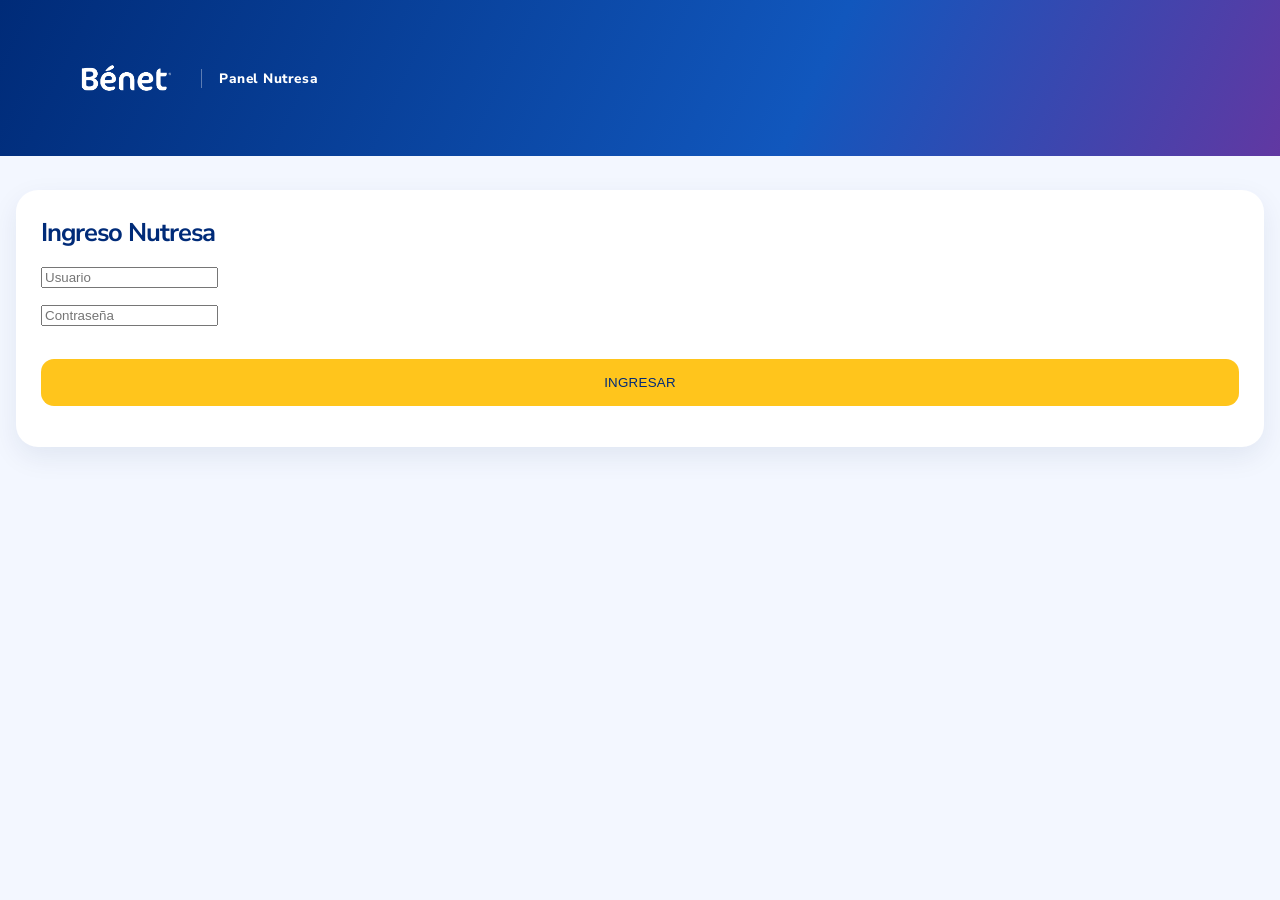
==== docs/nutresa.html @ 68e94af9 "Corregir interaccion de PDV y acceso Nutresa" ====
<!doctype html>
<html lang="es"><head><meta charset="utf-8"><meta name="viewport" content="width=device-width,initial-scale=1"><title>Nutresa | Concurso Bénet</title><link rel="stylesheet" href="assets/style.css"></head>
<body class="ops-body"><header class="ops-header"><div class="ops-brand"><img src="assets/LOGO%20B%C3%89NET.png" alt="Bénet"><span>Panel Nutresa</span></div></header><main class="ops-main" id="app"><section class="ops-card"><h2>Ingreso Nutresa</h2><form id="login"><p><input name="usuario" placeholder="Usuario" required></p><p><input name="password" type="password" placeholder="Contraseña" required></p><button class="brand-button">INGRESAR</button></form><p id="mensaje"></p></section></main>
<script>
const API='https://vague-monika-preimportantly.ngrok-free.dev/concurso-benet-api';
const app=document.getElementById('app'),formulario=document.getElementById('login'),mensaje=document.getElementById('mensaje');let token=sessionStorage.getItem('benetNutresa');
async function cargar(){try{const r=await fetch(API+'/api/laboratorio/participantes',{headers:{Authorization:'Bearer '+token}});if(!r.ok)throw new Error();const d=await r.json();app.innerHTML='<section class="ops-intro"><div><h1>Selección de ganadores</h1><p>Fotos confirmadas por los PDV.</p></div></section><section class="ops-card"><div class="lab-grid">'+d.participantes.map(p=>`<article class="lab-photo ${p.posicion_ganadora?'winner':''}"><img src="${p.url}" alt="Participación ${p.codigo}"><div class="lab-photo-content"><div class="ops-code">${p.codigo}</div><h3>${p.nombre}</h3><p>${p.regional||''}</p><select onchange="ganador(${p.foto_id},this.value)"><option value="">Asignar puesto...</option>${[1,2,3,4,5].map(n=>`<option value="${n}" ${p.posicion_ganadora==n?'selected':''}>Puesto ${n}</option>`).join('')}</select></div></article>`).join('')+'</div></section>';}catch(e){sessionStorage.removeItem('benetNutresa');token='';mensaje.textContent='No fue posible abrir el panel. Ingresa nuevamente.';}}
async function ganador(id,posicion){if(!posicion)return;const r=await fetch(API+'/api/laboratorio/ganadores/'+id,{method:'POST',headers:{Authorization:'Bearer '+token,'Content-Type':'application/json'},body:JSON.stringify({posicion})});if(!r.ok)alert((await r.json()).error);cargar();}
formulario.addEventListener('submit',async e=>{e.preventDefault();mensaje.textContent='Validando acceso...';try{const datos=new FormData(formulario);const r=await fetch(API+'/api/laboratorio/login',{method:'POST',headers:{'Content-Type':'application/json'},body:JSON.stringify({usuario:datos.get('usuario'),password:datos.get('password')})});const respuesta=await r.json();if(!r.ok){mensaje.textContent=respuesta.error||'No fue posible ingresar.';return;}token=respuesta.token;sessionStorage.setItem('benetNutresa',token);cargar();}catch(e){mensaje.textContent='No fue posible conectar con el servidor. Intenta nuevamente.';}});
if(token)cargar();
</script></body></html>
---- docs/assets/style.css ----
@import url('https://fonts.googleapis.com/css2?family=Nunito+Sans:opsz,wght@6..12,400;6..12,600;6..12,700;6..12,800;6..12,900&family=Permanent+Marker&display=swap');

:root { --navy:#002b78; --blue:#1157bd; --sky:#bcebf2; --pink:#ef2d7d; --orange:#ff9d13; --yellow:#ffc51c; --purple:#6138a2; --cream:#fffaf2; --ink:#102961; --white:#fff; }
* { box-sizing:border-box; } body { margin:0; color:var(--ink); font-family:'Nunito Sans',Arial,sans-serif; background:var(--cream); } .brand-body { overflow-x:hidden; }
.brand-hero { position:relative; isolation:isolate; overflow:hidden; color:#fff; background:linear-gradient(125deg,#001a62 0%,#003889 53%,#64209b 100%); padding:27px max(5vw,24px) 55px; }
.brand-hero:after { content:''; position:absolute; z-index:-1; inset:auto -10% -120px 40%; height:280px; transform:rotate(-8deg); background:linear-gradient(90deg,transparent,#ef2d7d 35%,#ff9d13); opacity:.9; filter:blur(12px); }
.hero-glow { position:absolute; border-radius:50%; opacity:.25; filter:blur(2px); z-index:-1; } .glow-one{width:520px;height:520px;right:-250px;top:-220px;background:#bdeff4}.glow-two{width:340px;height:340px;left:-150px;bottom:-220px;background:#ef2d7d}
.brand-header,.pdv-brand-header { max-width:1200px; margin:auto; display:flex; align-items:center; justify-content:space-between; gap:18px; } .brand-logo { width:145px; height:auto; filter:brightness(0) invert(1); } .header-pill,.eyebrow-brand { display:inline-flex; align-items:center; border-radius:999px; font-weight:900; letter-spacing:.08em; font-size:.73rem; } .header-pill { padding:9px 14px; background:rgba(255,255,255,.14); border:1px solid rgba(255,255,255,.3); color:#fff; }
.hero-grid { max-width:1200px; min-height:510px; margin:18px auto 0; display:grid; grid-template-columns:1.05fr .95fr; align-items:center; gap:35px; } .hero-copy { max-width:620px; } .eyebrow-brand { padding:8px 13px; color:var(--navy); background:var(--yellow); } .hero-copy h1 { max-width:660px; margin:19px 0; font-size:clamp(3rem,6vw,5.7rem); line-height:.94; letter-spacing:-.065em; font-weight:900; } .hero-copy h1 em { display:block; color:var(--yellow); font-family:'Permanent Marker',cursive; font-size:.8em; letter-spacing:-.03em; transform:rotate(-2deg); } .hero-copy p { max-width:560px; font-size:1.16rem; line-height:1.55; color:#e4efff; } .hero-benefits { margin-top:25px; display:flex; gap:10px; flex-wrap:wrap; } .hero-benefits span { padding:9px 12px; border-radius:12px; background:rgba(0,11,69,.33); font-size:.86rem; font-weight:800; }
.hero-poster-wrap { position:relative; align-self:end; display:flex; justify-content:center; } .hero-poster { width:min(100%,410px); max-height:590px; object-fit:cover; object-position:top; border-radius:30px; border:4px solid rgba(255,255,255,.35); box-shadow:0 28px 50px rgba(0,0,0,.38); transform:rotate(2.5deg); }
.search-section,.steps-section,.pdv-main { width:min(1080px,calc(100% - 32px)); margin:0 auto; } .search-section { position:relative; z-index:2; margin-top:-35px; } .section-kicker { display:inline-block; color:var(--pink); font-size:.77rem; font-weight:900; letter-spacing:.13em; margin-bottom:11px; } .search-card,.upload-panel,.photo-section,.attempts-panel,.confirm-panel,.selection-status,.closed-panel { background:#fff; border-radius:25px; box-shadow:0 15px 45px rgba(8,37,95,.12); }
.search-card { padding:30px; border:1px solid #e8edfa; } .search-title,.panel-heading { display:flex; align-items:center; gap:15px; } .search-icon,.panel-heading>span { flex:0 0 47px; width:47px; height:47px; display:grid; place-items:center; border-radius:15px; color:#fff; background:linear-gradient(135deg,var(--pink),var(--purple)); font-size:1.8rem; font-weight:900; } h2 { margin:0; color:var(--navy); font-size:1.6rem; letter-spacing:-.04em; } .search-title p,.panel-heading p { margin:3px 0 0; color:#687393; }
.brand-search { display:flex; gap:12px; align-items:center; margin-top:23px; padding:15px 18px; border:2px solid #d7e0f3; background:#f9fbff; border-radius:15px; transition:.2s; } .brand-search:focus-within { border-color:var(--pink); background:#fff; box-shadow:0 0 0 4px rgba(239,45,125,.1); } .brand-search input { width:100%; border:0; outline:0; background:transparent; color:var(--ink); font:700 1rem inherit; }
.results { margin-top:12px; } .empty-state { padding:23px; text-align:center; color:#6d7792; } .empty-state span { display:block; font-size:1.6rem; margin-bottom:5px; } .pdv-result { display:flex; align-items:center; gap:13px; padding:13px; margin-top:8px; border:1px solid #e1e7f4; border-radius:15px; text-decoration:none; color:var(--ink); transition:.2s; } .pdv-result:hover { transform:translateY(-2px); border-color:var(--pink); box-shadow:0 8px 20px rgba(35,45,105,.1); } .pdv-result-icon { width:40px;height:40px;display:grid;place-items:center;border-radius:12px;background:#e7f1ff;color:var(--blue);font-size:1.4rem; } .pdv-info { flex:1; } .pdv-info strong,.pdv-info small { display:block; } .pdv-info strong { color:var(--navy); } .pdv-info small { margin-top:2px; color:#7180a1;font-size:.78rem; } .result-arrow { font-size:1.4rem;color:var(--pink);font-weight:900; }
.product-strip { max-width:1180px; margin:70px auto 0; overflow:hidden; border-radius:25px; box-shadow:0 18px 45px rgba(8,37,95,.14); } .product-strip img { width:100%; display:block; } .steps-section { padding:70px 0; text-align:center; } .steps-section h2 { font-size:clamp(2rem,4vw,3rem); } .steps-grid { display:grid; grid-template-columns:repeat(4,1fr); gap:15px; margin-top:30px; text-align:left; } .steps-grid article { min-height:145px; padding:22px; border-radius:20px; color:#fff; background:var(--navy); } .steps-grid article:nth-child(2){background:var(--orange)} .steps-grid article:nth-child(3){background:var(--pink)} .steps-grid article:nth-child(4){background:var(--purple)} .steps-grid b { display:block; font-size:2rem; opacity:.6; } .steps-grid span { display:block; margin-top:23px; font-weight:900; font-size:1rem; }
.brand-footer { padding:28px 24px; background:var(--navy); color:#fff; display:flex; justify-content:center; gap:22px; align-items:center; font-weight:700; } .brand-footer img { width:98px; filter:brightness(0) invert(1); }
/* Página del PDV */ .pdv-brand-header { max-width:none; padding:15px max(5vw,24px); background:#fff; box-shadow:0 3px 15px rgba(8,37,95,.08); } .pdv-brand-header img { width:115px; } .pdv-brand-header .header-pill { background:var(--navy);border:0; } .back-link { color:var(--navy); font-weight:900; text-decoration:none; } .pdv-main { padding:0 0 60px; } .pdv-banner { margin:0 calc((100vw - min(1080px,calc(100vw - 32px)))/-2); padding:58px max(5vw,24px); text-align:center; color:#fff; background:linear-gradient(120deg,var(--navy),var(--blue) 58%,var(--purple)); } .pdv-banner .eyebrow-brand { background:rgba(255,255,255,.17); color:#fff; border:1px solid rgba(255,255,255,.32); } .pdv-banner h1 { margin:15px 0 6px; font-size:clamp(2rem,5vw,3.5rem); letter-spacing:-.05em; } .pdv-banner p { margin:0; color:#d8e8ff; }.message { margin:22px 0; padding:14px 18px;border-radius:14px;font-weight:800; }.message.success { background:#dff7e8;color:#127345; }.message.error {background:#ffe3ec;color:#a7194d;}.selection-status,.attempts-panel,.upload-panel,.photo-section,.confirm-panel,.closed-panel { margin-top:24px; padding:28px; }.selection-status { display:flex;align-items:center;gap:15px;border:2px solid var(--yellow); }.selection-status>span { width:47px;height:47px;display:grid;place-items:center;border-radius:50%;background:var(--yellow);font-size:1.4rem; }.selection-status b {font-size:1.1rem}.selection-status p{margin:3px 0 0;color:#64708b}.attempts-panel{display:flex;justify-content:space-between;align-items:center;background:linear-gradient(115deg,#fff,#edf7ff)}.attempts-panel span,.confirm-panel span{display:block;color:var(--pink);font-size:.74rem;font-weight:900;letter-spacing:.1em}.attempts-panel strong{display:block;font-size:3.8rem;line-height:1;color:var(--navy)}.attempts-panel small{color:#687393}.attempt-dots{display:flex;gap:9px}.attempt-dots i{width:38px;height:38px;display:grid;place-items:center;border:2px solid #d7dfed;border-radius:50%;font-style:normal;font-weight:900;color:#8490a8}.attempt-dots .used{background:var(--pink);border-color:var(--pink);color:#fff}.photo-picker{min-height:180px;margin-top:22px;border-radius:18px;display:flex;flex-direction:column;align-items:center;justify-content:center;gap:7px;cursor:pointer;color:#fff;text-align:center;background:linear-gradient(135deg,var(--navy),var(--blue));border:2px dashed rgba(255,255,255,.55)}.photo-picker span{font-size:2.5rem}.photo-picker small{opacity:.8}.preview{text-align:center;margin-top:15px}.preview-image{max-height:330px;max-width:100%;border-radius:15px}.brand-button{width:100%;margin-top:17px;padding:16px;border:0;border-radius:13px;cursor:pointer;color:var(--navy);background:var(--yellow);font:900 1rem inherit;letter-spacing:.02em}.brand-button:hover{filter:brightness(1.04)}.green{background:#16a765;color:#fff}.photos-grid{display:grid;grid-template-columns:repeat(auto-fit,minmax(220px,1fr));gap:18px;margin-top:22px}.photo-card{padding:10px;border:2px solid #e3e9f5;border-radius:18px;background:#fbfcff}.photo-card.favorite{border-color:var(--yellow)}.photo-card.confirmed{box-shadow:0 0 0 3px rgba(22,167,101,.17);border-color:#16a765}.photo-number{padding:5px 3px 10px;color:var(--navy);font-weight:900;font-size:.78rem}.photo-number em{float:right;padding:3px 6px;border-radius:99px;background:#dff7e8;color:#127345;font-size:.62rem;font-style:normal}.photo-card img{display:block;width:100%;aspect-ratio:4/5;object-fit:cover;border-radius:11px}.photo-meta{padding:10px 3px;color:#75809a;font-size:.75rem}.select-button{width:100%;padding:11px;border:0;border-radius:10px;background:var(--navy);color:#fff;font:900 .8rem inherit;cursor:pointer}.select-button.selected{background:var(--yellow);color:var(--navy)}.confirm-panel{display:flex;align-items:center;justify-content:space-between;gap:25px;background:linear-gradient(115deg,#fff7d9,#fff)}.confirm-panel h2{margin:6px 0}.confirm-panel p{margin:0;color:#65708b}.confirm-panel form{min-width:290px}.closed-panel{text-align:center}.closed-panel>span{font-size:3rem}.closed-panel h2{margin:10px 0}.closed-panel p{margin:0;color:#65708b}
@media(max-width:760px){.brand-header .header-pill,.pdv-brand-header .header-pill{display:none}.hero-grid{grid-template-columns:1fr;min-height:auto}.hero-copy{padding-top:25px}.hero-poster{width:min(80vw,390px);margin-top:10px}.search-card{padding:22px}.product-strip{margin:40px 16px 0}.steps-grid{grid-template-columns:repeat(2,1fr)}.brand-footer{flex-direction:column;gap:8px;text-align:center}.pdv-banner{margin:0 -16px}.attempts-panel,.confirm-panel{align-items:flex-start;flex-direction:column}.confirm-panel form{width:100%;min-width:0}.attempt-dots{width:100%;justify-content:space-between}.attempt-dots i{width:35px;height:35px}.pdv-brand-header img{width:95px}.selection-status{align-items:flex-start}}
@media(max-width:420px){.steps-grid{grid-template-columns:1fr}.hero-copy h1{font-size:3rem}.search-title h2,.panel-heading h2{font-size:1.3rem}.search-icon,.panel-heading>span{width:40px;height:40px;flex-basis:40px}.pdv-brand-header{padding:14px 16px}}

/* Paneles internos */
.ops-body{background:#f3f7ff;color:var(--ink)}.ops-header{padding:18px max(5vw,24px);background:linear-gradient(115deg,var(--navy),var(--blue) 63%,var(--purple));color:#fff;display:flex;align-items:center;justify-content:space-between;gap:20px}.ops-brand{display:flex;align-items:center;gap:17px}.ops-brand img{width:120px;filter:brightness(0) invert(1)}.ops-brand span{padding-left:17px;border-left:1px solid rgba(255,255,255,.35);font-weight:800;font-size:.85rem;letter-spacing:.04em}.ops-user{display:flex;align-items:center;gap:14px}.ops-user b,.ops-user small{display:block;text-align:right}.ops-user small{opacity:.75;margin-top:2px}.ops-logout,.ops-back{padding:10px 14px;border:1px solid rgba(255,255,255,.45);border-radius:10px;color:#fff;text-decoration:none;font-size:.77rem;font-weight:900}.ops-main{width:min(1320px,calc(100% - 32px));margin:34px auto 60px}.ops-intro{display:flex;justify-content:space-between;gap:20px;align-items:end;margin-bottom:25px}.ops-intro h1{margin:0;color:var(--navy);font-size:clamp(1.8rem,4vw,2.5rem);letter-spacing:-.05em}.ops-intro p{margin:6px 0 0;color:#65708b}.ops-stats{display:grid;grid-template-columns:repeat(4,1fr);gap:16px;margin-bottom:25px}.ops-stat{position:relative;overflow:hidden;padding:20px;border-radius:19px;background:#fff;box-shadow:0 9px 25px rgba(8,37,95,.08)}.ops-stat:after{content:'';position:absolute;width:72px;height:72px;right:-22px;top:-23px;border-radius:50%;background:#e4efff}.ops-stat:nth-child(2):after{background:#fff0cf}.ops-stat:nth-child(3):after{background:#ffe3ee}.ops-stat:nth-child(4):after{background:#e2f7ec}.ops-stat-icon{font-size:1.45rem}.ops-stat b{display:block;margin-top:8px;color:var(--navy);font-size:2.2rem;line-height:1}.ops-stat span{display:block;margin-top:7px;color:#6f7992;font-size:.82rem;font-weight:800}.ops-card{padding:25px;border-radius:22px;background:#fff;box-shadow:0 10px 28px rgba(8,37,95,.08)}.ops-card-head{display:flex;justify-content:space-between;align-items:center;gap:15px;margin-bottom:20px}.ops-card-head h2{font-size:1.35rem}.ops-export{padding:11px 15px;border-radius:10px;background:var(--yellow);color:var(--navy);font-weight:900;text-decoration:none;font-size:.78rem}.ops-table-wrap{overflow-x:auto}.ops-table{width:100%;border-collapse:collapse}.ops-table th{padding:12px 10px;text-align:left;color:#7180a0;background:#f3f6fe;font-size:.72rem;letter-spacing:.04em}.ops-table td{padding:15px 10px;border-bottom:1px solid #edf0f7;font-size:.86rem}.ops-table tr:hover td{background:#fbfcff}.ops-code{color:var(--blue);font-weight:900}.ops-badge{display:inline-block;padding:6px 9px;border-radius:99px;font-size:.67rem;font-weight:900}.ops-badge.ok{color:#087442;background:#dff7e8}.ops-badge.wait{color:#9a6200;background:#fff1cb}.ops-view{display:inline-block;padding:8px 11px;border-radius:9px;text-decoration:none;color:#fff;background:var(--navy);font-size:.7rem;font-weight:900}.ops-empty{text-align:center;padding:55px;color:#7180a0}.ops-empty span{font-size:2.6rem}.lab-winners{display:grid;grid-template-columns:repeat(5,1fr);gap:12px;margin:20px 0 25px}.lab-place{min-height:102px;padding:15px;border:2px dashed #ced9ef;border-radius:16px;background:#fff}.lab-place b{display:block;color:var(--pink);font-size:.75rem;letter-spacing:.07em}.lab-place span{display:block;margin-top:8px;color:var(--navy);font-size:.8rem;font-weight:800}.lab-grid{display:grid;grid-template-columns:repeat(auto-fit,minmax(245px,1fr));gap:18px}.lab-photo{overflow:hidden;border-radius:19px;background:#fff;border:2px solid transparent;box-shadow:0 8px 24px rgba(8,37,95,.08)}.lab-photo.winner{border-color:var(--yellow)}.lab-photo img{display:block;width:100%;height:250px;object-fit:cover;cursor:pointer}.lab-photo-content{padding:15px}.lab-photo-content h3{margin:5px 0;font-size:1rem;color:var(--navy)}.lab-photo-content p{margin:0;color:#74809a;font-size:.77rem}.lab-photo form{display:flex;gap:7px;margin-top:13px}.lab-photo select{flex:1;padding:9px;border:1px solid #d3deef;border-radius:9px;background:#fff;font:700 .78rem inherit}.lab-photo button{padding:9px 11px;border:0;border-radius:9px;background:var(--navy);color:#fff;font:900 .72rem inherit;cursor:pointer}.lab-mark{display:inline-block;margin-top:9px;padding:5px 8px;border-radius:99px;background:#fff0c6;color:#976900;font-size:.65rem;font-weight:900}.ops-modal{display:none;position:fixed;inset:0;z-index:10;align-items:center;justify-content:center;padding:25px;background:rgba(0,20,70,.88)}.ops-modal.active{display:flex}.ops-modal img{max-width:95vw;max-height:90vh;border-radius:14px}@media(max-width:900px){.ops-stats{grid-template-columns:repeat(2,1fr)}.lab-winners{grid-template-columns:repeat(3,1fr)}}@media(max-width:600px){.ops-header,.ops-intro{align-items:flex-start;flex-direction:column}.ops-user b,.ops-user small{text-align:left}.ops-stats{grid-template-columns:1fr}.lab-winners{grid-template-columns:1fr 1fr}.ops-card{padding:17px}.ops-card-head{align-items:flex-start;flex-direction:column}}
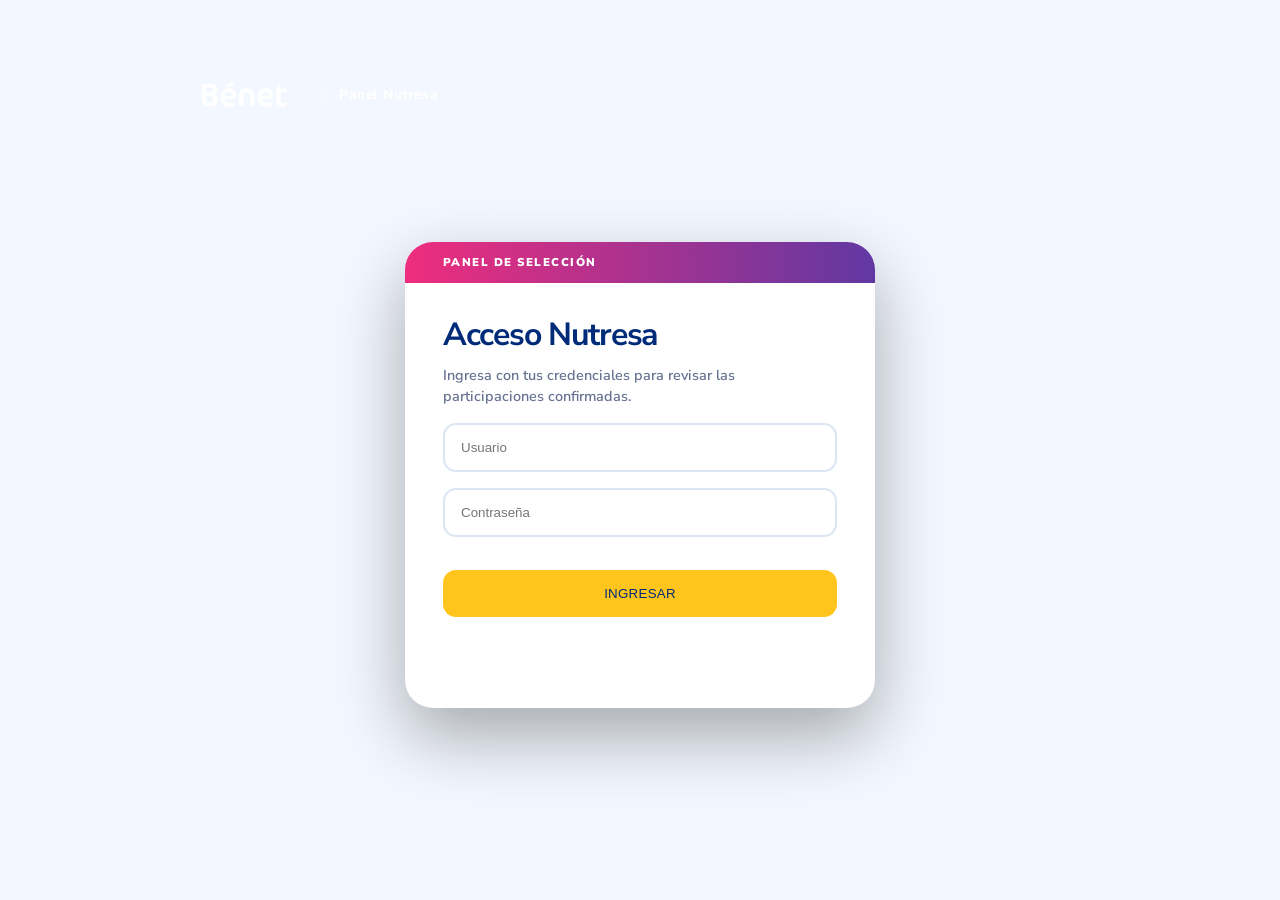
==== commit a0313a1c: "Mejorar guia PDV y acceso visual Nutresa" ====
--- a/docs/nutresa.html
+++ b/docs/nutresa.html
@@ -2,10 +2,11 @@
 <html lang="es"><head><meta charset="utf-8"><meta name="viewport" content="width=device-width,initial-scale=1"><title>Nutresa | Concurso Bénet</title><link rel="stylesheet" href="assets/style.css"></head>
 <body class="ops-body"><header class="ops-header"><div class="ops-brand"><img src="assets/LOGO%20B%C3%89NET.png" alt="Bénet"><span>Panel Nutresa</span></div></header><main class="ops-main" id="app"><section class="ops-card"><h2>Ingreso Nutresa</h2><form id="login"><p><input name="usuario" placeholder="Usuario" required></p><p><input name="password" type="password" placeholder="Contraseña" required></p><button class="brand-button">INGRESAR</button></form><p id="mensaje"></p></section></main>
 <script>
-const API='https://vague-monika-preimportantly.ngrok-free.dev/concurso-benet-api';
-const app=document.getElementById('app'),formulario=document.getElementById('login'),mensaje=document.getElementById('mensaje');let token=sessionStorage.getItem('benetNutresa');
-async function cargar(){try{const r=await fetch(API+'/api/laboratorio/participantes',{headers:{Authorization:'Bearer '+token}});if(!r.ok)throw new Error();const d=await r.json();app.innerHTML='<section class="ops-intro"><div><h1>Selección de ganadores</h1><p>Fotos confirmadas por los PDV.</p></div></section><section class="ops-card"><div class="lab-grid">'+d.participantes.map(p=>`<article class="lab-photo ${p.posicion_ganadora?'winner':''}"><img src="${p.url}" alt="Participación ${p.codigo}"><div class="lab-photo-content"><div class="ops-code">${p.codigo}</div><h3>${p.nombre}</h3><p>${p.regional||''}</p><select onchange="ganador(${p.foto_id},this.value)"><option value="">Asignar puesto...</option>${[1,2,3,4,5].map(n=>`<option value="${n}" ${p.posicion_ganadora==n?'selected':''}>Puesto ${n}</option>`).join('')}</select></div></article>`).join('')+'</div></section>';}catch(e){sessionStorage.removeItem('benetNutresa');token='';mensaje.textContent='No fue posible abrir el panel. Ingresa nuevamente.';}}
-async function ganador(id,posicion){if(!posicion)return;const r=await fetch(API+'/api/laboratorio/ganadores/'+id,{method:'POST',headers:{Authorization:'Bearer '+token,'Content-Type':'application/json'},body:JSON.stringify({posicion})});if(!r.ok)alert((await r.json()).error);cargar();}
+const API=location.hostname==='dinamicaspuntos.github.io'?'https://vague-monika-preimportantly.ngrok-free.dev/concurso-benet-api':'/concurso-benet-api';
+const app=document.getElementById('app'),formulario=document.getElementById('login'),mensaje=document.getElementById('mensaje');sessionStorage.removeItem('benetNutresa');let token='';
+async function cargar(){try{const r=await fetch(API+'/api/laboratorio/participantes',{method:'POST',body:new URLSearchParams({token})});if(!r.ok)throw new Error();const d=await r.json();app.innerHTML='<section class="ops-intro"><div><h1>Selección de ganadores</h1><p>Fotos confirmadas por los PDV.</p></div></section><section class="ops-card"><div class="lab-grid">'+d.participantes.map(p=>`<article class="lab-photo ${p.posicion_ganadora?'winner':''}"><img src="${p.url}" alt="Participación ${p.codigo}"><div class="lab-photo-content"><div class="ops-code">${p.codigo}</div><h3>${p.nombre}</h3><p>${p.regional||''}</p><select onchange="ganador(${p.foto_id},this.value)"><option value="">Asignar puesto...</option>${[1,2,3,4,5].map(n=>`<option value="${n}" ${p.posicion_ganadora==n?'selected':''}>Puesto ${n}</option>`).join('')}</select></div></article>`).join('')+'</div></section>';}catch(e){sessionStorage.removeItem('benetNutresa');token='';mensaje.textContent='No fue posible abrir el panel. Ingresa nuevamente.';}}
+async function ganador(id,posicion){if(!posicion)return;const r=await fetch(API+'/api/laboratorio/ganadores/'+id,{method:'POST',body:new URLSearchParams({token,posicion})});if(!r.ok)alert((await r.json()).error);cargar();}
 formulario.addEventListener('submit',async e=>{e.preventDefault();mensaje.textContent='Validando acceso...';try{const datos=new FormData(formulario);const r=await fetch(API+'/api/laboratorio/login',{method:'POST',headers:{'Content-Type':'application/json'},body:JSON.stringify({usuario:datos.get('usuario'),password:datos.get('password')})});const respuesta=await r.json();if(!r.ok){mensaje.textContent=respuesta.error||'No fue posible ingresar.';return;}token=respuesta.token;sessionStorage.setItem('benetNutresa',token);cargar();}catch(e){mensaje.textContent='No fue posible conectar con el servidor. Intenta nuevamente.';}});
-if(token)cargar();
+
 </script></body></html>
+<script src="assets/nutresa-login.js"></script>
--- a/docs/assets/style.css
+++ b/docs/assets/style.css
@@ -18,5 +18,9 @@
 @media(max-width:760px){.brand-header .header-pill,.pdv-brand-header .header-pill{display:none}.hero-grid{grid-template-columns:1fr;min-height:auto}.hero-copy{padding-top:25px}.hero-poster{width:min(80vw,390px);margin-top:10px}.search-card{padding:22px}.product-strip{margin:40px 16px 0}.steps-grid{grid-template-columns:repeat(2,1fr)}.brand-footer{flex-direction:column;gap:8px;text-align:center}.pdv-banner{margin:0 -16px}.attempts-panel,.confirm-panel{align-items:flex-start;flex-direction:column}.confirm-panel form{width:100%;min-width:0}.attempt-dots{width:100%;justify-content:space-between}.attempt-dots i{width:35px;height:35px}.pdv-brand-header img{width:95px}.selection-status{align-items:flex-start}}
 @media(max-width:420px){.steps-grid{grid-template-columns:1fr}.hero-copy h1{font-size:3rem}.search-title h2,.panel-heading h2{font-size:1.3rem}.search-icon,.panel-heading>span{width:40px;height:40px;flex-basis:40px}.pdv-brand-header{padding:14px 16px}}
 
+html{scroll-behavior:smooth}body{min-height:100vh}.brand-hero{background:radial-gradient(circle at 74% 15%,rgba(255,197,28,.32),transparent 22%),radial-gradient(circle at 12% 85%,rgba(239,45,125,.35),transparent 28%),linear-gradient(125deg,#00134d 0%,#003889 52%,#64209b 100%)}.brand-hero:before{content:'';position:absolute;inset:0;z-index:-1;opacity:.18;background-image:radial-gradient(rgba(255,255,255,.9) 1px,transparent 1px);background-size:18px 18px;mask-image:linear-gradient(90deg,#000,transparent 70%)}.hero-copy{animation:benet-enter .65s ease both}.hero-poster{transition:transform .35s ease,box-shadow .35s ease}.hero-poster:hover{transform:rotate(0) translateY(-8px) scale(1.015);box-shadow:0 35px 68px rgba(0,0,0,.45)}.search-card,.ops-card{border:1px solid rgba(17,87,189,.09);transition:transform .25s ease,box-shadow .25s ease}.search-card:hover,.ops-card:hover{transform:translateY(-3px);box-shadow:0 20px 48px rgba(8,37,95,.14)}.pdv-result{position:relative;overflow:hidden}.pdv-result:after{content:'';position:absolute;inset:0;transform:translateX(-105%);background:linear-gradient(90deg,transparent,rgba(239,45,125,.08),transparent);transition:transform .5s ease}.pdv-result:hover:after{transform:translateX(105%)}.ops-body{background:radial-gradient(circle at 95% 0,rgba(188,235,242,.7),transparent 25%),radial-gradient(circle at 0 95%,rgba(239,45,125,.09),transparent 28%),#f3f7ff}.ops-header{box-shadow:0 8px 30px rgba(0,29,92,.18)}.ops-stat{border:1px solid rgba(17,87,189,.08);transition:transform .22s ease,box-shadow .22s ease}.ops-stat:hover{transform:translateY(-5px);box-shadow:0 18px 35px rgba(8,37,95,.13)}.ops-view,.ops-export,.brand-button,.select-button{transition:transform .18s ease,filter .18s ease,box-shadow .18s ease}.ops-view:hover,.ops-export:hover,.brand-button:hover,.select-button:hover{transform:translateY(-2px);filter:brightness(1.03);box-shadow:0 9px 18px rgba(0,43,120,.18)}@keyframes benet-enter{from{opacity:0;transform:translateY(16px)}to{opacity:1;transform:none}}@media(prefers-reduced-motion:reduce){*,*:before,*:after{animation-duration:.01ms!important;transition-duration:.01ms!important;scroll-behavior:auto!important}}
+
+.pdv-guide{display:flex;justify-content:space-between;gap:24px;align-items:center;margin:24px 0;padding:26px 28px;border-radius:23px;color:#fff;background:linear-gradient(115deg,#0b2a75,#6b299d);box-shadow:0 16px 35px rgba(26,34,107,.2)}.pdv-guide h2{margin:7px 0;color:#fff;font-size:1.55rem}.pdv-guide p{max-width:570px;margin:0;color:#e2eeff}.pdv-guide-kicker{font-size:.72rem;font-weight:900;letter-spacing:.13em;color:var(--yellow)}.pdv-guide ol{display:flex;gap:13px;list-style:none;margin:0;padding:0}.pdv-guide li{width:105px;font-size:.72rem;font-weight:800;text-align:center}.pdv-guide li b{display:grid;place-items:center;width:35px;height:35px;margin:0 auto 7px;border-radius:50%;background:var(--yellow);color:var(--navy);font-size:1rem}.nutresa-login{min-height:100vh;background:radial-gradient(circle at 85% 8%,rgba(239,45,125,.4),transparent 27%),radial-gradient(circle at 9% 92%,rgba(255,197,28,.38),transparent 30%),linear-gradient(135deg,#100445,#003889 55%,#64209b)}.nutresa-login .ops-header{max-width:1040px;margin:auto;padding-top:34px;background:transparent;box-shadow:none}.nutresa-login .ops-main{width:min(470px,calc(100% - 32px));margin:70px auto}.nutresa-login .ops-card{position:relative;overflow:hidden;padding:42px 38px;border:0;border-radius:28px;box-shadow:0 28px 70px rgba(0,0,0,.32)}.nutresa-login .ops-card:before{content:'PANEL DE SELECCIÓN';display:block;margin:-42px -38px 30px;padding:13px 38px;background:linear-gradient(90deg,var(--pink),var(--purple));color:#fff;font-size:.71rem;font-weight:900;letter-spacing:.13em}.nutresa-login .ops-card h2{font-size:2rem}.nutresa-login .ops-card h2:after{content:'Ingresa con tus credenciales para revisar las participaciones confirmadas.';display:block;margin-top:9px;color:#687393;font-size:.9rem;font-weight:600;line-height:1.45;letter-spacing:0}.nutresa-login input{width:100%;padding:15px 16px;border:2px solid #dce5f4;border-radius:13px;font:700 .95rem inherit;outline:0}.nutresa-login input:focus{border-color:var(--pink);box-shadow:0 0 0 4px rgba(239,45,125,.12)}.nutresa-login #mensaje{min-height:22px;color:#a7194d;font-weight:800;font-size:.84rem}@media(max-width:700px){.pdv-guide{align-items:flex-start;flex-direction:column}.pdv-guide ol{width:100%;justify-content:space-between}.pdv-guide li{width:31%}.nutresa-login .ops-main{margin:38px auto}.nutresa-login .ops-card{padding:34px 25px}.nutresa-login .ops-card:before{margin:-34px -25px 25px;padding:13px 25px}}
+
 /* Paneles internos */
 .ops-body{background:#f3f7ff;color:var(--ink)}.ops-header{padding:18px max(5vw,24px);background:linear-gradient(115deg,var(--navy),var(--blue) 63%,var(--purple));color:#fff;display:flex;align-items:center;justify-content:space-between;gap:20px}.ops-brand{display:flex;align-items:center;gap:17px}.ops-brand img{width:120px;filter:brightness(0) invert(1)}.ops-brand span{padding-left:17px;border-left:1px solid rgba(255,255,255,.35);font-weight:800;font-size:.85rem;letter-spacing:.04em}.ops-user{display:flex;align-items:center;gap:14px}.ops-user b,.ops-user small{display:block;text-align:right}.ops-user small{opacity:.75;margin-top:2px}.ops-logout,.ops-back{padding:10px 14px;border:1px solid rgba(255,255,255,.45);border-radius:10px;color:#fff;text-decoration:none;font-size:.77rem;font-weight:900}.ops-main{width:min(1320px,calc(100% - 32px));margin:34px auto 60px}.ops-intro{display:flex;justify-content:space-between;gap:20px;align-items:end;margin-bottom:25px}.ops-intro h1{margin:0;color:var(--navy);font-size:clamp(1.8rem,4vw,2.5rem);letter-spacing:-.05em}.ops-intro p{margin:6px 0 0;color:#65708b}.ops-stats{display:grid;grid-template-columns:repeat(4,1fr);gap:16px;margin-bottom:25px}.ops-stat{position:relative;overflow:hidden;padding:20px;border-radius:19px;background:#fff;box-shadow:0 9px 25px rgba(8,37,95,.08)}.ops-stat:after{content:'';position:absolute;width:72px;height:72px;right:-22px;top:-23px;border-radius:50%;background:#e4efff}.ops-stat:nth-child(2):after{background:#fff0cf}.ops-stat:nth-child(3):after{background:#ffe3ee}.ops-stat:nth-child(4):after{background:#e2f7ec}.ops-stat-icon{font-size:1.45rem}.ops-stat b{display:block;margin-top:8px;color:var(--navy);font-size:2.2rem;line-height:1}.ops-stat span{display:block;margin-top:7px;color:#6f7992;font-size:.82rem;font-weight:800}.ops-card{padding:25px;border-radius:22px;background:#fff;box-shadow:0 10px 28px rgba(8,37,95,.08)}.ops-card-head{display:flex;justify-content:space-between;align-items:center;gap:15px;margin-bottom:20px}.ops-card-head h2{font-size:1.35rem}.ops-export{padding:11px 15px;border-radius:10px;background:var(--yellow);color:var(--navy);font-weight:900;text-decoration:none;font-size:.78rem}.ops-table-wrap{overflow-x:auto}.ops-table{width:100%;border-collapse:collapse}.ops-table th{padding:12px 10px;text-align:left;color:#7180a0;background:#f3f6fe;font-size:.72rem;letter-spacing:.04em}.ops-table td{padding:15px 10px;border-bottom:1px solid #edf0f7;font-size:.86rem}.ops-table tr:hover td{background:#fbfcff}.ops-code{color:var(--blue);font-weight:900}.ops-badge{display:inline-block;padding:6px 9px;border-radius:99px;font-size:.67rem;font-weight:900}.ops-badge.ok{color:#087442;background:#dff7e8}.ops-badge.wait{color:#9a6200;background:#fff1cb}.ops-view{display:inline-block;padding:8px 11px;border-radius:9px;text-decoration:none;color:#fff;background:var(--navy);font-size:.7rem;font-weight:900}.ops-empty{text-align:center;padding:55px;color:#7180a0}.ops-empty span{font-size:2.6rem}.lab-winners{display:grid;grid-template-columns:repeat(5,1fr);gap:12px;margin:20px 0 25px}.lab-place{min-height:102px;padding:15px;border:2px dashed #ced9ef;border-radius:16px;background:#fff}.lab-place b{display:block;color:var(--pink);font-size:.75rem;letter-spacing:.07em}.lab-place span{display:block;margin-top:8px;color:var(--navy);font-size:.8rem;font-weight:800}.lab-grid{display:grid;grid-template-columns:repeat(auto-fit,minmax(245px,1fr));gap:18px}.lab-photo{overflow:hidden;border-radius:19px;background:#fff;border:2px solid transparent;box-shadow:0 8px 24px rgba(8,37,95,.08)}.lab-photo.winner{border-color:var(--yellow)}.lab-photo img{display:block;width:100%;height:250px;object-fit:cover;cursor:pointer}.lab-photo-content{padding:15px}.lab-photo-content h3{margin:5px 0;font-size:1rem;color:var(--navy)}.lab-photo-content p{margin:0;color:#74809a;font-size:.77rem}.lab-photo form{display:flex;gap:7px;margin-top:13px}.lab-photo select{flex:1;padding:9px;border:1px solid #d3deef;border-radius:9px;background:#fff;font:700 .78rem inherit}.lab-photo button{padding:9px 11px;border:0;border-radius:9px;background:var(--navy);color:#fff;font:900 .72rem inherit;cursor:pointer}.lab-mark{display:inline-block;margin-top:9px;padding:5px 8px;border-radius:99px;background:#fff0c6;color:#976900;font-size:.65rem;font-weight:900}.ops-modal{display:none;position:fixed;inset:0;z-index:10;align-items:center;justify-content:center;padding:25px;background:rgba(0,20,70,.88)}.ops-modal.active{display:flex}.ops-modal img{max-width:95vw;max-height:90vh;border-radius:14px}@media(max-width:900px){.ops-stats{grid-template-columns:repeat(2,1fr)}.lab-winners{grid-template-columns:repeat(3,1fr)}}@media(max-width:600px){.ops-header,.ops-intro{align-items:flex-start;flex-direction:column}.ops-user b,.ops-user small{text-align:left}.ops-stats{grid-template-columns:1fr}.lab-winners{grid-template-columns:1fr 1fr}.ops-card{padding:17px}.ops-card-head{align-items:flex-start;flex-direction:column}}
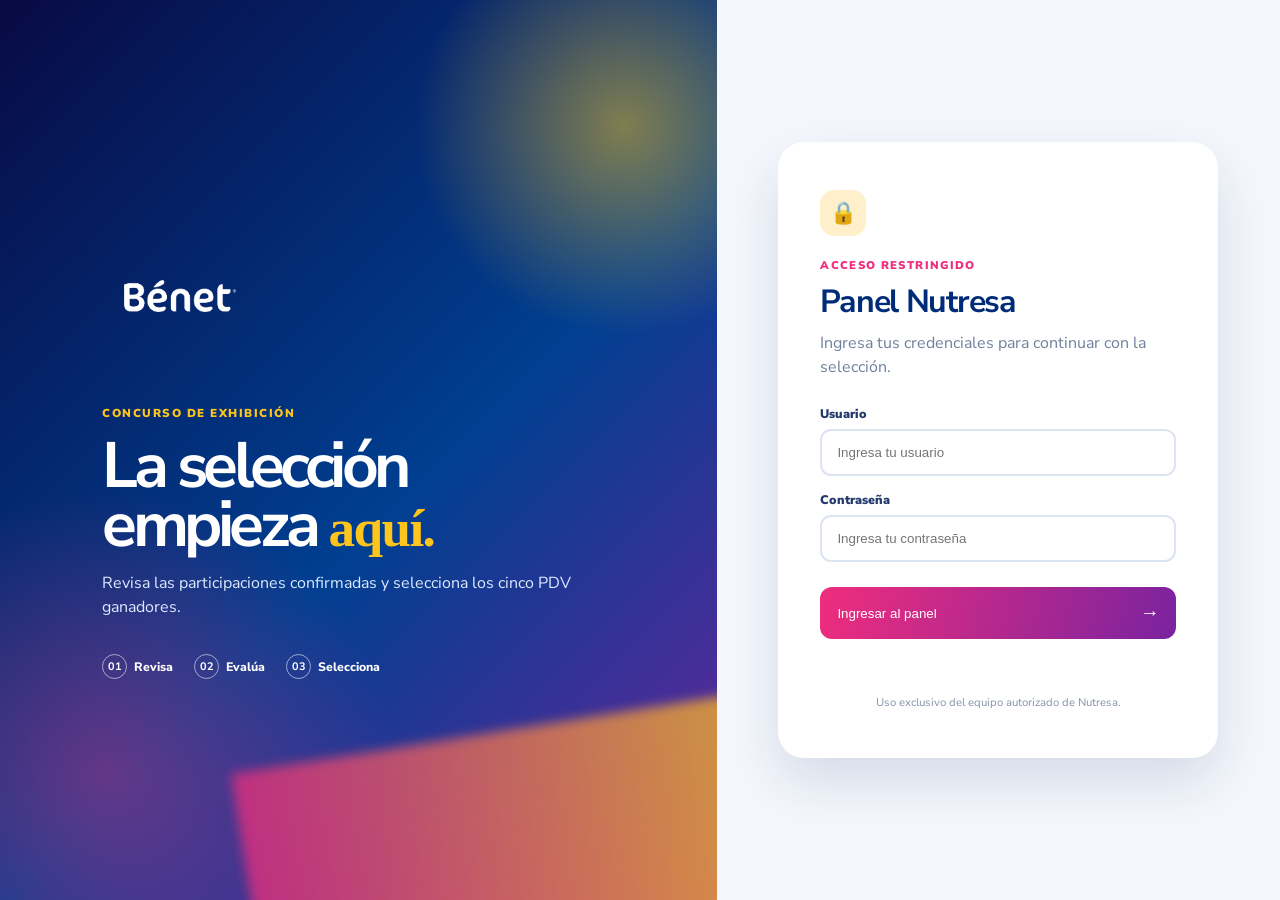
==== commit 16ee7408: "Rediseñar acceso y panel responsivo Nutresa" ====
--- a/docs/nutresa.html
+++ b/docs/nutresa.html
@@ -1,12 +1,55 @@
 <!doctype html>
-<html lang="es"><head><meta charset="utf-8"><meta name="viewport" content="width=device-width,initial-scale=1"><title>Nutresa | Concurso Bénet</title><link rel="stylesheet" href="assets/style.css"></head>
-<body class="ops-body"><header class="ops-header"><div class="ops-brand"><img src="assets/LOGO%20B%C3%89NET.png" alt="Bénet"><span>Panel Nutresa</span></div></header><main class="ops-main" id="app"><section class="ops-card"><h2>Ingreso Nutresa</h2><form id="login"><p><input name="usuario" placeholder="Usuario" required></p><p><input name="password" type="password" placeholder="Contraseña" required></p><button class="brand-button">INGRESAR</button></form><p id="mensaje"></p></section></main>
-<script>
-const API=location.hostname==='dinamicaspuntos.github.io'?'https://vague-monika-preimportantly.ngrok-free.dev/concurso-benet-api':'/concurso-benet-api';
-const app=document.getElementById('app'),formulario=document.getElementById('login'),mensaje=document.getElementById('mensaje');sessionStorage.removeItem('benetNutresa');let token='';
-async function cargar(){try{const r=await fetch(API+'/api/laboratorio/participantes',{method:'POST',body:new URLSearchParams({token})});if(!r.ok)throw new Error();const d=await r.json();app.innerHTML='<section class="ops-intro"><div><h1>Selección de ganadores</h1><p>Fotos confirmadas por los PDV.</p></div></section><section class="ops-card"><div class="lab-grid">'+d.participantes.map(p=>`<article class="lab-photo ${p.posicion_ganadora?'winner':''}"><img src="${p.url}" alt="Participación ${p.codigo}"><div class="lab-photo-content"><div class="ops-code">${p.codigo}</div><h3>${p.nombre}</h3><p>${p.regional||''}</p><select onchange="ganador(${p.foto_id},this.value)"><option value="">Asignar puesto...</option>${[1,2,3,4,5].map(n=>`<option value="${n}" ${p.posicion_ganadora==n?'selected':''}>Puesto ${n}</option>`).join('')}</select></div></article>`).join('')+'</div></section>';}catch(e){sessionStorage.removeItem('benetNutresa');token='';mensaje.textContent='No fue posible abrir el panel. Ingresa nuevamente.';}}
-async function ganador(id,posicion){if(!posicion)return;const r=await fetch(API+'/api/laboratorio/ganadores/'+id,{method:'POST',body:new URLSearchParams({token,posicion})});if(!r.ok)alert((await r.json()).error);cargar();}
-formulario.addEventListener('submit',async e=>{e.preventDefault();mensaje.textContent='Validando acceso...';try{const datos=new FormData(formulario);const r=await fetch(API+'/api/laboratorio/login',{method:'POST',headers:{'Content-Type':'application/json'},body:JSON.stringify({usuario:datos.get('usuario'),password:datos.get('password')})});const respuesta=await r.json();if(!r.ok){mensaje.textContent=respuesta.error||'No fue posible ingresar.';return;}token=respuesta.token;sessionStorage.setItem('benetNutresa',token);cargar();}catch(e){mensaje.textContent='No fue posible conectar con el servidor. Intenta nuevamente.';}});
+<html lang="es">
+<head>
+  <meta charset="utf-8">
+  <meta name="viewport" content="width=device-width,initial-scale=1">
+  <title>Nutresa | Concurso B&eacute;net</title>
+  <link rel="stylesheet" href="assets/style.css?v=nutresa-20260825">
+</head>
+<body class="nutresa-page">
+  <main class="nutresa-login-shell" id="loginView">
+    <section class="nutresa-brand-side">
+      <img src="assets/LOGO%20B%C3%89NET.png" alt="B&eacute;net">
+      <span class="nutresa-label">CONCURSO DE EXHIBICI&Oacute;N</span>
+      <h1>La selecci&oacute;n<br>empieza <em>aquí.</em></h1>
+      <p>Revisa las participaciones confirmadas y selecciona los cinco PDV ganadores.</p>
+      <div class="nutresa-steps"><span><b>01</b> Revisa</span><span><b>02</b> Eval&uacute;a</span><span><b>03</b> Selecciona</span></div>
+    </section>
+    <section class="nutresa-login-card">
+      <span class="nutresa-lock">&#128274;</span>
+      <p class="nutresa-overline">ACCESO RESTRINGIDO</p>
+      <h2>Panel Nutresa</h2>
+      <p class="nutresa-copy">Ingresa tus credenciales para continuar con la selecci&oacute;n.</p>
+      <form id="login" novalidate>
+        <label>Usuario<input name="usuario" autocomplete="username" placeholder="Ingresa tu usuario" required></label>
+        <label>Contrase&ntilde;a<input name="password" type="password" autocomplete="current-password" placeholder="Ingresa tu contraseña" required></label>
+        <button class="nutresa-submit" type="submit">Ingresar al panel <span>&rarr;</span></button>
+      </form>
+      <p id="mensaje" class="nutresa-message" aria-live="polite"></p>
+      <small class="nutresa-help">Uso exclusivo del equipo autorizado de Nutresa.</small>
+    </section>
+  </main>
 
-</script></body></html>
-<script src="assets/nutresa-login.js"></script>
+  <main class="nutresa-workspace" id="panelView" hidden>
+    <header class="nutresa-work-header"><div><img src="assets/LOGO%20B%C3%89NET.png" alt="B&eacute;net"><span>Selecci&oacute;n de ganadores</span></div><button id="salir" type="button">Cerrar sesi&oacute;n</button></header>
+    <section class="nutresa-work-intro"><div><span class="nutresa-label">PANEL DE EVALUACI&Oacute;N</span><h1>Elige las <em>5 exhibiciones</em><br>que se destacar&aacute;n.</h1><p>Asigna una posici&oacute;n a cada participaci&oacute;n confirmada.</p></div><div class="nutresa-rules"><b>5</b><span>puestos disponibles</span></div></section>
+    <section class="nutresa-gallery" id="participantes"></section>
+  </main>
+
+  <script>
+  const API=location.hostname==='dinamicaspuntos.github.io'?'https://vague-monika-preimportantly.ngrok-free.dev/concurso-benet-api':'/concurso-benet-api';
+  const loginView=document.getElementById('loginView'),panelView=document.getElementById('panelView'),formulario=document.getElementById('login'),mensaje=document.getElementById('mensaje'),galeria=document.getElementById('participantes');
+  let token='';
+  function escapar(valor){const el=document.createElement('div');el.textContent=valor||'';return el.innerHTML;}
+  async function cargarParticipantes(){
+    const respuesta=await fetch(API+'/api/laboratorio/participantes',{method:'POST',body:new URLSearchParams({token})});
+    if(!respuesta.ok) throw new Error('No fue posible cargar las participaciones.');
+    const datos=await respuesta.json();
+    galeria.innerHTML=datos.participantes.length?datos.participantes.map(p=>`<article class="nutresa-photo ${p.posicion_ganadora?'winner':''}"><div class="nutresa-photo-image"><img src="${p.url}" alt="Participaci&oacute;n ${escapar(p.codigo)}">${p.posicion_ganadora?`<span>Ganador #${p.posicion_ganadora}</span>`:''}</div><div class="nutresa-photo-info"><small>${escapar(p.codigo)}</small><h2>${escapar(p.nombre)}</h2><p>${escapar(p.regional||'Sin regional registrada')}</p><label>Asignar puesto<select onchange="guardarGanador(${p.foto_id},this.value)"><option value="">Seleccionar...</option>${[1,2,3,4,5].map(n=>`<option value="${n}" ${p.posicion_ganadora==n?'selected':''}>Puesto ${n}</option>`).join('')}</select></label></div></article>`).join(''):'<div class="nutresa-empty"><b>A&uacute;n no hay participaciones confirmadas.</b><span>Las fotos aparecer&aacute;n aqu&iacute; cuando los PDV confirmen su participaci&oacute;n.</span></div>';
+  }
+  async function guardarGanador(id,posicion){if(!posicion)return;const respuesta=await fetch(API+'/api/laboratorio/ganadores/'+id,{method:'POST',body:new URLSearchParams({token,posicion})});if(!respuesta.ok){const error=await respuesta.json();alert(error.error||'No fue posible guardar el puesto.');return;}cargarParticipantes();}
+  formulario.addEventListener('submit',async evento=>{evento.preventDefault();mensaje.textContent='Validando acceso...';const datos=new FormData(formulario);try{const respuesta=await fetch(API+'/api/laboratorio/login',{method:'POST',headers:{'Content-Type':'application/json'},body:JSON.stringify({usuario:datos.get('usuario'),password:datos.get('password')})});const resultado=await respuesta.json();if(!respuesta.ok){mensaje.textContent=resultado.error||'No fue posible ingresar.';return;}token=resultado.token;await cargarParticipantes();loginView.hidden=true;panelView.hidden=false;}catch(error){mensaje.textContent=error.message||'No fue posible conectar con el servidor.';}});
+  document.getElementById('salir').addEventListener('click',()=>{token='';galeria.innerHTML='';panelView.hidden=true;loginView.hidden=false;formulario.reset();mensaje.textContent='';});
+  </script>
+</body>
+</html>
--- a/docs/assets/style.css
+++ b/docs/assets/style.css
@@ -22,5 +22,14 @@
 
 .pdv-guide{display:flex;justify-content:space-between;gap:24px;align-items:center;margin:24px 0;padding:26px 28px;border-radius:23px;color:#fff;background:linear-gradient(115deg,#0b2a75,#6b299d);box-shadow:0 16px 35px rgba(26,34,107,.2)}.pdv-guide h2{margin:7px 0;color:#fff;font-size:1.55rem}.pdv-guide p{max-width:570px;margin:0;color:#e2eeff}.pdv-guide-kicker{font-size:.72rem;font-weight:900;letter-spacing:.13em;color:var(--yellow)}.pdv-guide ol{display:flex;gap:13px;list-style:none;margin:0;padding:0}.pdv-guide li{width:105px;font-size:.72rem;font-weight:800;text-align:center}.pdv-guide li b{display:grid;place-items:center;width:35px;height:35px;margin:0 auto 7px;border-radius:50%;background:var(--yellow);color:var(--navy);font-size:1rem}.nutresa-login{min-height:100vh;background:radial-gradient(circle at 85% 8%,rgba(239,45,125,.4),transparent 27%),radial-gradient(circle at 9% 92%,rgba(255,197,28,.38),transparent 30%),linear-gradient(135deg,#100445,#003889 55%,#64209b)}.nutresa-login .ops-header{max-width:1040px;margin:auto;padding-top:34px;background:transparent;box-shadow:none}.nutresa-login .ops-main{width:min(470px,calc(100% - 32px));margin:70px auto}.nutresa-login .ops-card{position:relative;overflow:hidden;padding:42px 38px;border:0;border-radius:28px;box-shadow:0 28px 70px rgba(0,0,0,.32)}.nutresa-login .ops-card:before{content:'PANEL DE SELECCIÓN';display:block;margin:-42px -38px 30px;padding:13px 38px;background:linear-gradient(90deg,var(--pink),var(--purple));color:#fff;font-size:.71rem;font-weight:900;letter-spacing:.13em}.nutresa-login .ops-card h2{font-size:2rem}.nutresa-login .ops-card h2:after{content:'Ingresa con tus credenciales para revisar las participaciones confirmadas.';display:block;margin-top:9px;color:#687393;font-size:.9rem;font-weight:600;line-height:1.45;letter-spacing:0}.nutresa-login input{width:100%;padding:15px 16px;border:2px solid #dce5f4;border-radius:13px;font:700 .95rem inherit;outline:0}.nutresa-login input:focus{border-color:var(--pink);box-shadow:0 0 0 4px rgba(239,45,125,.12)}.nutresa-login #mensaje{min-height:22px;color:#a7194d;font-weight:800;font-size:.84rem}@media(max-width:700px){.pdv-guide{align-items:flex-start;flex-direction:column}.pdv-guide ol{width:100%;justify-content:space-between}.pdv-guide li{width:31%}.nutresa-login .ops-main{margin:38px auto}.nutresa-login .ops-card{padding:34px 25px}.nutresa-login .ops-card:before{margin:-34px -25px 25px;padding:13px 25px}}
 
+/* Ritmo y espacios de los frentes p&uacute;blicos */
+.landing{padding-bottom:72px;background:linear-gradient(180deg,#fff 0,#f6f9ff 68%,#fffaf2 100%)}.landing .brand-hero{padding-bottom:94px}.landing .search-section{margin-top:-56px}.landing .search-card{padding:36px}.landing .product-strip{width:min(1180px,calc(100% - 32px));margin:22px auto 0;border:10px solid #fff}.landing .steps-section{padding:78px 0 44px}.landing .steps-section h2{max-width:520px;margin:0 auto;line-height:1.05}.landing .steps-grid{max-width:1000px;margin:33px auto 0;gap:18px}.landing .steps-grid article{min-height:166px;display:flex;flex-direction:column;justify-content:space-between;box-shadow:0 14px 25px rgba(6,31,87,.11)}.pdv-main{display:grid;gap:0;padding-bottom:80px}.pdv-main>.pdv-guide{margin-top:32px}.pdv-main>.attempts-panel{margin-top:18px}.pdv-main>.upload-panel,.pdv-main>.photo-section{padding:34px}.pdv-main>.photo-section{margin-top:28px}.photos-grid{gap:22px}.photo-card{padding:12px;box-shadow:0 8px 18px rgba(10,35,83,.05)}.photo-card img{aspect-ratio:1/1.08}.ops-main{margin-top:46px}.ops-intro{margin-bottom:32px}.lab-grid{gap:22px}.lab-photo{box-shadow:0 14px 30px rgba(8,37,95,.1)}.lab-photo-content{padding:18px}.lab-photo img{height:280px}@media(min-width:1000px){.landing .hero-grid{gap:72px}.landing .hero-copy{padding-left:12px}.pdv-main{width:min(1120px,calc(100% - 48px))}}@media(max-width:760px){.landing{padding-bottom:45px}.landing .brand-hero{padding-bottom:72px}.landing .search-section{margin-top:-33px}.landing .search-card{padding:24px 20px}.landing .steps-section{padding:58px 20px 28px}.landing .steps-grid{gap:12px}.landing .steps-grid article{min-height:125px;padding:17px}.landing .product-strip{margin-top:12px;border-width:6px}.pdv-main>.pdv-guide{margin-top:20px}.pdv-main>.upload-panel,.pdv-main>.photo-section{padding:23px}.lab-photo img{height:235px}}@media(max-width:430px){.landing .steps-grid{grid-template-columns:1fr 1fr}.landing .steps-grid span{margin-top:14px;font-size:.85rem}.pdv-main{width:min(100% - 24px,1080px)}.pdv-guide{padding:23px 19px}.pdv-guide h2{font-size:1.35rem}}
+
+/* Versi&oacute;n compacta: prioridad al contenido y las acciones */
+.landing{padding-bottom:36px}.landing .brand-hero{padding-top:22px;padding-bottom:58px}.landing .hero-grid{min-height:410px;margin-top:6px}.landing .hero-copy h1{margin:13px 0;font-size:clamp(2.65rem,5.1vw,4.8rem)}.landing .hero-copy p{margin:0;font-size:1rem}.landing .hero-benefits{margin-top:17px}.landing .hero-poster{width:min(100%,350px);max-height:500px}.landing .search-section{margin-top:-31px}.landing .search-card{padding:25px 28px}.landing .steps-section{padding:44px 0 24px}.landing .steps-grid{margin-top:22px;gap:13px}.landing .steps-grid article{min-height:118px;padding:17px}.landing .steps-grid span{margin-top:13px}.landing .product-strip{margin-top:10px;border-width:6px}.pdv-brand-header{padding-top:11px;padding-bottom:11px}.pdv-banner{padding-top:38px;padding-bottom:38px}.pdv-main{padding-bottom:38px}.pdv-main>.pdv-guide{margin-top:18px}.pdv-guide{padding:20px 23px}.pdv-guide h2{font-size:1.32rem}.pdv-guide p{font-size:.88rem}.pdv-main>.attempts-panel,.pdv-main>.upload-panel,.pdv-main>.photo-section{margin-top:16px;padding:22px}.attempts-panel strong{font-size:3rem}.photo-picker{min-height:135px;margin-top:15px}.photos-grid{margin-top:16px;gap:14px}.photo-card{padding:8px}.ops-main{margin-top:28px;margin-bottom:32px}.ops-intro{margin-bottom:18px}.lab-grid{gap:14px}.lab-photo img{height:220px}.lab-photo-content{padding:13px}@media(max-width:760px){.landing .brand-hero{padding-top:18px;padding-bottom:55px}.landing .hero-grid{min-height:auto;gap:18px}.landing .hero-poster{width:min(72vw,310px);max-height:390px}.landing .search-card{padding:20px}.landing .steps-section{padding:36px 16px 20px}.landing .steps-grid article{min-height:105px;padding:14px}.pdv-banner{padding-top:28px;padding-bottom:28px}.pdv-main>.attempts-panel,.pdv-main>.upload-panel,.pdv-main>.photo-section{padding:18px}.pdv-guide{gap:15px}.lab-photo img{height:205px}}
+
+/* Nutresa: acceso y evaluaci&oacute;n responsivos */
+.nutresa-page{min-height:100vh;background:#f4f7fc}.nutresa-login-shell{display:grid;grid-template-columns:minmax(360px,1.12fr) minmax(360px,.88fr);min-height:100vh}.nutresa-brand-side{position:relative;overflow:hidden;display:flex;flex-direction:column;justify-content:center;padding:clamp(42px,8vw,120px);color:#fff;background:radial-gradient(circle at 87% 14%,rgba(255,197,28,.5),transparent 21%),radial-gradient(circle at 15% 86%,rgba(239,45,125,.42),transparent 29%),linear-gradient(135deg,#080a44,#003f91 56%,#6b249c)}.nutresa-brand-side:after{content:'';position:absolute;inset:auto -10% -130px 35%;height:300px;transform:rotate(-9deg);background:linear-gradient(90deg,#ef2d7d,#ffc51c);filter:blur(6px);opacity:.72}.nutresa-brand-side>*{position:relative;z-index:1}.nutresa-brand-side img{width:150px;filter:brightness(0) invert(1)}.nutresa-label{display:inline-block;margin-top:34px;color:#ffc51c;font-size:.72rem;font-weight:900;letter-spacing:.13em}.nutresa-brand-side h1{margin:16px 0;font-size:clamp(2.8rem,5vw,5.2rem);line-height:.92;letter-spacing:-.07em}.nutresa-brand-side h1 em,.nutresa-work-intro h1 em{color:#ffc51c;font-family:'Permanent Marker',cursive;font-style:normal;font-size:.83em;letter-spacing:-.03em}.nutresa-brand-side p{max-width:480px;margin:0;color:#dceaff;line-height:1.55}.nutresa-steps{display:flex;gap:21px;margin-top:34px}.nutresa-steps span{display:flex;gap:7px;align-items:center;font-size:.77rem;font-weight:800}.nutresa-steps b{display:grid;place-items:center;width:25px;height:25px;border:1px solid rgba(255,255,255,.55);border-radius:50%;font-size:.68rem}.nutresa-login-card{align-self:center;width:min(440px,calc(100% - 46px));margin:auto;padding:48px 42px;border-radius:26px;background:#fff;box-shadow:0 24px 55px rgba(5,34,89,.13)}.nutresa-lock{display:grid;place-items:center;width:46px;height:46px;border-radius:14px;background:#fff0cb;font-size:1.35rem}.nutresa-overline{margin:22px 0 7px;color:#ef2d7d;font-size:.7rem;font-weight:900;letter-spacing:.12em}.nutresa-login-card h2{font-size:2rem}.nutresa-copy{margin:8px 0 26px;color:#70809c;line-height:1.5}.nutresa-login-card label{display:block;margin-top:15px;color:#233a6b;font-size:.78rem;font-weight:900}.nutresa-login-card input{width:100%;margin-top:7px;padding:14px 15px;border:2px solid #dce4f1;border-radius:11px;color:#142654;font:700 .95rem inherit;outline:0}.nutresa-login-card input:focus{border-color:#ef2d7d;box-shadow:0 0 0 4px rgba(239,45,125,.12)}.nutresa-submit{display:flex;justify-content:space-between;align-items:center;width:100%;margin-top:25px;padding:15px 17px;border:0;border-radius:12px;color:#fff;background:linear-gradient(105deg,#ef2d7d,#7a239f);font:900 .92rem inherit;cursor:pointer}.nutresa-submit span{font-size:1.2rem}.nutresa-message{min-height:21px;margin:15px 0 0;color:#b51d55;font-size:.82rem;font-weight:800}.nutresa-help{display:block;margin-top:20px;color:#8793aa;font-size:.7rem;text-align:center}.nutresa-workspace{min-height:100vh;padding-bottom:45px;background:linear-gradient(180deg,#f7faff,#f1f5fc)}.nutresa-work-header{display:flex;justify-content:space-between;align-items:center;padding:16px max(5vw,24px);color:#fff;background:#0c2b72}.nutresa-work-header div{display:flex;align-items:center;gap:15px;font-weight:800}.nutresa-work-header img{width:104px;filter:brightness(0) invert(1)}.nutresa-work-header button{padding:9px 12px;border:1px solid rgba(255,255,255,.35);border-radius:9px;color:#fff;background:transparent;font:800 .75rem inherit;cursor:pointer}.nutresa-work-intro{display:flex;justify-content:space-between;gap:25px;align-items:end;width:min(1180px,calc(100% - 40px));margin:42px auto 25px}.nutresa-work-intro .nutresa-label{margin:0;color:#ef2d7d}.nutresa-work-intro h1{margin:10px 0;font-size:clamp(2rem,4vw,3.5rem);line-height:.96;letter-spacing:-.06em;color:#102961}.nutresa-work-intro p{margin:0;color:#71809d}.nutresa-rules{display:flex;align-items:center;gap:10px;padding:14px 18px;border-radius:14px;background:#fff;box-shadow:0 8px 20px rgba(8,37,95,.08)}.nutresa-rules b{font-size:2rem;color:#ef2d7d}.nutresa-rules span{max-width:70px;color:#71809d;font-size:.7rem;font-weight:800}.nutresa-gallery{display:grid;grid-template-columns:repeat(auto-fit,minmax(245px,1fr));gap:18px;width:min(1180px,calc(100% - 40px));margin:auto}.nutresa-photo{overflow:hidden;border:1px solid #e1e8f3;border-radius:18px;background:#fff;box-shadow:0 10px 24px rgba(8,37,95,.08)}.nutresa-photo.winner{border:2px solid #ffc51c}.nutresa-photo-image{position:relative}.nutresa-photo-image img{display:block;width:100%;height:260px;object-fit:cover}.nutresa-photo-image span{position:absolute;left:11px;bottom:11px;padding:6px 9px;border-radius:99px;color:#142654;background:#ffc51c;font-size:.68rem;font-weight:900}.nutresa-photo-info{padding:16px}.nutresa-photo-info>small{color:#1157bd;font-size:.7rem;font-weight:900;letter-spacing:.06em}.nutresa-photo-info h2{margin:5px 0;font-size:1.08rem}.nutresa-photo-info p{margin:0;color:#7886a0;font-size:.76rem}.nutresa-photo-info label{display:block;margin-top:15px;color:#566886;font-size:.7rem;font-weight:900}.nutresa-photo-info select{width:100%;margin-top:6px;padding:10px;border:1px solid #d5dfed;border-radius:9px;background:#f9fbff;font:800 .78rem inherit}.nutresa-empty{display:flex;flex-direction:column;gap:7px;grid-column:1/-1;padding:50px;text-align:center;color:#71809d;background:#fff;border-radius:18px}.nutresa-empty b{color:#142654}@media(max-width:850px){.nutresa-login-shell{grid-template-columns:1fr}.nutresa-brand-side{min-height:360px;padding:52px max(8vw,28px)}.nutresa-login-card{margin:36px auto}.nutresa-work-intro{align-items:flex-start;flex-direction:column}}@media(max-width:520px){.nutresa-brand-side{min-height:330px}.nutresa-brand-side img{width:120px}.nutresa-brand-side h1{font-size:3.2rem}.nutresa-steps{gap:11px;flex-wrap:wrap}.nutresa-login-card{width:min(100% - 26px,440px);padding:33px 24px}.nutresa-work-header{align-items:flex-start;gap:13px;flex-direction:column}.nutresa-work-intro,.nutresa-gallery{width:min(100% - 26px,1180px);margin-top:27px}.nutresa-gallery{gap:13px}.nutresa-photo-image img{height:235px}}
+
 /* Paneles internos */
 .ops-body{background:#f3f7ff;color:var(--ink)}.ops-header{padding:18px max(5vw,24px);background:linear-gradient(115deg,var(--navy),var(--blue) 63%,var(--purple));color:#fff;display:flex;align-items:center;justify-content:space-between;gap:20px}.ops-brand{display:flex;align-items:center;gap:17px}.ops-brand img{width:120px;filter:brightness(0) invert(1)}.ops-brand span{padding-left:17px;border-left:1px solid rgba(255,255,255,.35);font-weight:800;font-size:.85rem;letter-spacing:.04em}.ops-user{display:flex;align-items:center;gap:14px}.ops-user b,.ops-user small{display:block;text-align:right}.ops-user small{opacity:.75;margin-top:2px}.ops-logout,.ops-back{padding:10px 14px;border:1px solid rgba(255,255,255,.45);border-radius:10px;color:#fff;text-decoration:none;font-size:.77rem;font-weight:900}.ops-main{width:min(1320px,calc(100% - 32px));margin:34px auto 60px}.ops-intro{display:flex;justify-content:space-between;gap:20px;align-items:end;margin-bottom:25px}.ops-intro h1{margin:0;color:var(--navy);font-size:clamp(1.8rem,4vw,2.5rem);letter-spacing:-.05em}.ops-intro p{margin:6px 0 0;color:#65708b}.ops-stats{display:grid;grid-template-columns:repeat(4,1fr);gap:16px;margin-bottom:25px}.ops-stat{position:relative;overflow:hidden;padding:20px;border-radius:19px;background:#fff;box-shadow:0 9px 25px rgba(8,37,95,.08)}.ops-stat:after{content:'';position:absolute;width:72px;height:72px;right:-22px;top:-23px;border-radius:50%;background:#e4efff}.ops-stat:nth-child(2):after{background:#fff0cf}.ops-stat:nth-child(3):after{background:#ffe3ee}.ops-stat:nth-child(4):after{background:#e2f7ec}.ops-stat-icon{font-size:1.45rem}.ops-stat b{display:block;margin-top:8px;color:var(--navy);font-size:2.2rem;line-height:1}.ops-stat span{display:block;margin-top:7px;color:#6f7992;font-size:.82rem;font-weight:800}.ops-card{padding:25px;border-radius:22px;background:#fff;box-shadow:0 10px 28px rgba(8,37,95,.08)}.ops-card-head{display:flex;justify-content:space-between;align-items:center;gap:15px;margin-bottom:20px}.ops-card-head h2{font-size:1.35rem}.ops-export{padding:11px 15px;border-radius:10px;background:var(--yellow);color:var(--navy);font-weight:900;text-decoration:none;font-size:.78rem}.ops-table-wrap{overflow-x:auto}.ops-table{width:100%;border-collapse:collapse}.ops-table th{padding:12px 10px;text-align:left;color:#7180a0;background:#f3f6fe;font-size:.72rem;letter-spacing:.04em}.ops-table td{padding:15px 10px;border-bottom:1px solid #edf0f7;font-size:.86rem}.ops-table tr:hover td{background:#fbfcff}.ops-code{color:var(--blue);font-weight:900}.ops-badge{display:inline-block;padding:6px 9px;border-radius:99px;font-size:.67rem;font-weight:900}.ops-badge.ok{color:#087442;background:#dff7e8}.ops-badge.wait{color:#9a6200;background:#fff1cb}.ops-view{display:inline-block;padding:8px 11px;border-radius:9px;text-decoration:none;color:#fff;background:var(--navy);font-size:.7rem;font-weight:900}.ops-empty{text-align:center;padding:55px;color:#7180a0}.ops-empty span{font-size:2.6rem}.lab-winners{display:grid;grid-template-columns:repeat(5,1fr);gap:12px;margin:20px 0 25px}.lab-place{min-height:102px;padding:15px;border:2px dashed #ced9ef;border-radius:16px;background:#fff}.lab-place b{display:block;color:var(--pink);font-size:.75rem;letter-spacing:.07em}.lab-place span{display:block;margin-top:8px;color:var(--navy);font-size:.8rem;font-weight:800}.lab-grid{display:grid;grid-template-columns:repeat(auto-fit,minmax(245px,1fr));gap:18px}.lab-photo{overflow:hidden;border-radius:19px;background:#fff;border:2px solid transparent;box-shadow:0 8px 24px rgba(8,37,95,.08)}.lab-photo.winner{border-color:var(--yellow)}.lab-photo img{display:block;width:100%;height:250px;object-fit:cover;cursor:pointer}.lab-photo-content{padding:15px}.lab-photo-content h3{margin:5px 0;font-size:1rem;color:var(--navy)}.lab-photo-content p{margin:0;color:#74809a;font-size:.77rem}.lab-photo form{display:flex;gap:7px;margin-top:13px}.lab-photo select{flex:1;padding:9px;border:1px solid #d3deef;border-radius:9px;background:#fff;font:700 .78rem inherit}.lab-photo button{padding:9px 11px;border:0;border-radius:9px;background:var(--navy);color:#fff;font:900 .72rem inherit;cursor:pointer}.lab-mark{display:inline-block;margin-top:9px;padding:5px 8px;border-radius:99px;background:#fff0c6;color:#976900;font-size:.65rem;font-weight:900}.ops-modal{display:none;position:fixed;inset:0;z-index:10;align-items:center;justify-content:center;padding:25px;background:rgba(0,20,70,.88)}.ops-modal.active{display:flex}.ops-modal img{max-width:95vw;max-height:90vh;border-radius:14px}@media(max-width:900px){.ops-stats{grid-template-columns:repeat(2,1fr)}.lab-winners{grid-template-columns:repeat(3,1fr)}}@media(max-width:600px){.ops-header,.ops-intro{align-items:flex-start;flex-direction:column}.ops-user b,.ops-user small{text-align:left}.ops-stats{grid-template-columns:1fr}.lab-winners{grid-template-columns:1fr 1fr}.ops-card{padding:17px}.ops-card-head{align-items:flex-start;flex-direction:column}}
